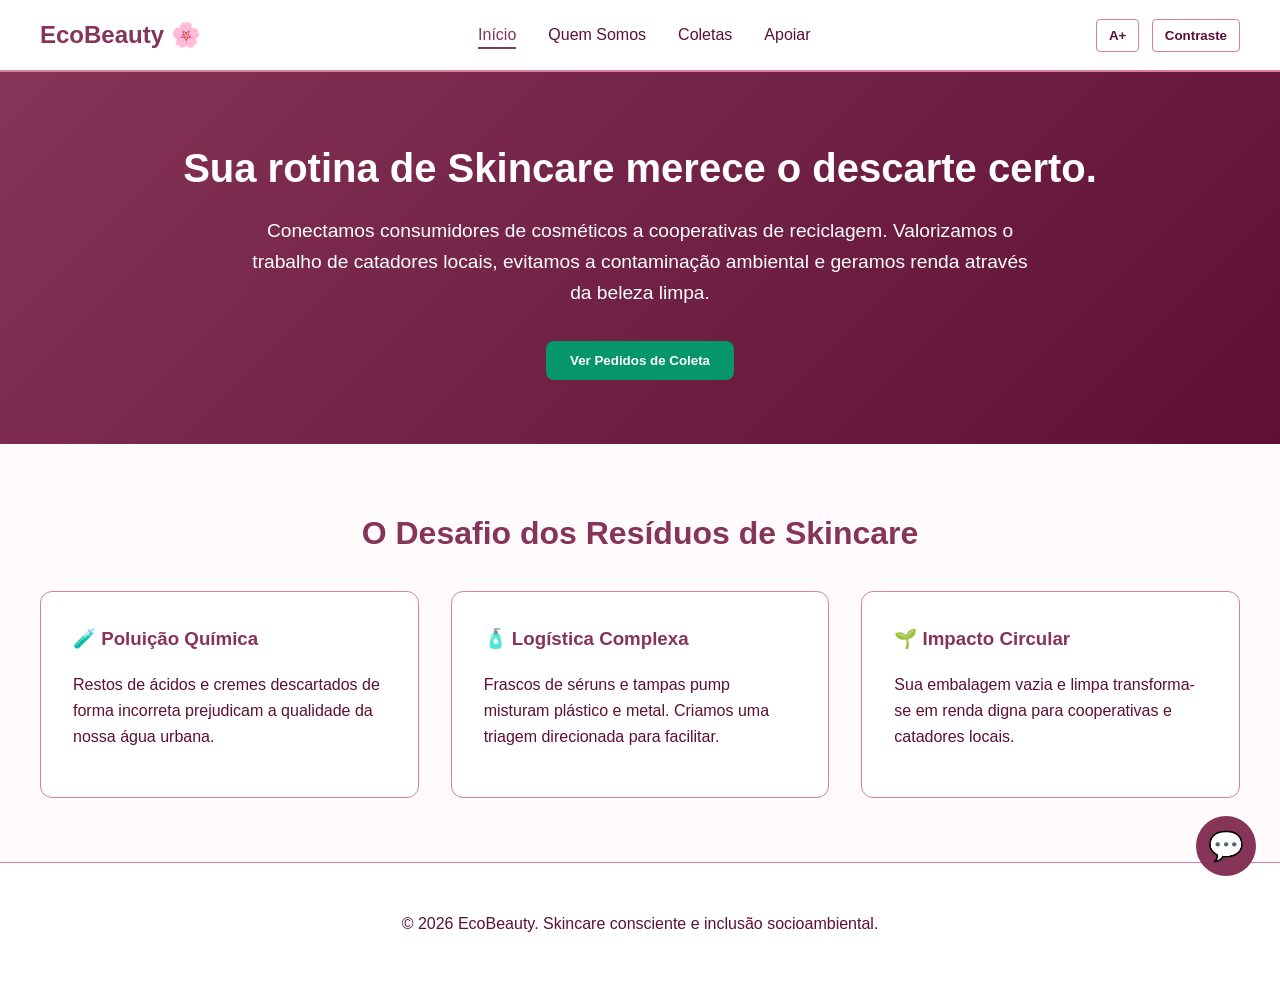
==== index.html @ 4c8ffca8 "README.md" ====
<!DOCTYPE html>
<html lang="pt-BR">
<head>
    <meta charset="UTF-8">
    <meta name="viewport" content="width=device-width, initial-scale=1.0">
    <title>EcoBeauty | Inteligência Circular em Skincare</title>
    <link rel="stylesheet" href="style.css">
</head>
<body>

    <header>
        <div class="container nav-container">
            <div class="logo">EcoBeauty 🌸</div>
            <nav aria-label="Navegação Principal">
                <ul class="nav-links">
                    <li><a href="#" class="tab-link active" data-tab="inicio">Início</a></li>
                    <li><a href="#" class="tab-link" data-tab="quem-somos">Quem Somos</a></li>
                    <li><a href="#" class="tab-link" data-tab="coletas">Coletas</a></li>
                    <li><a href="#" class="tab-link" data-tab="apoiar">Apoiar</a></li>
                </ul>
            </nav>
            <div class="accessibility-controls">
                <button onclick="toggleFontSize()">A+</button>
                <button onclick="toggleDarkMode()">Contraste</button>
            </div>
        </div>
    </header>

    <main>
        <section id="inicio" class="tab-content active-tab">
            <div class="hero">
                <div class="container">
                    <h1>Sua rotina de Skincare merece o descarte certo.</h1>
                    <p>Conectamos consumidores de cosméticos a cooperativas de reciclagem. Valorizamos o trabalho de catadores locais, evitamos a contaminação ambiental e geramos renda através da beleza limpa.</p>
                    <button class="btn" style="background-color: var(--secondary-color);" onclick="switchTab('coletas')">Ver Pedidos de Coleta</button>
                </div>
            </div>

            <div class="container" style="margin-top: var(--spacing-xl);">
                <h2 class="section-title">O Desafio dos Resíduos de Skincare</h2>
                <div class="grid-container">
                    <article class="card">
                        <h3>🧪 Poluição Química</h3>
                        <p>Restos de ácidos e cremes descartados de forma incorreta prejudicam a qualidade da nossa água urbana.</p>
                    </article>
                    <article class="card">
                        <h3>🧴 Logística Complexa</h3>
                        <p>Frascos de séruns e tampas pump misturam plástico e metal. Criamos uma triagem direcionada para facilitar.</p>
                    </article>
                    <article class="card">
                        <h3>🌱 Impacto Circular</h3>
                        <p>Sua embalagem vazia e limpa transforma-se em renda digna para cooperativas e catadores locais.</p>
                    </article>
                </div>
            </div>
        </section>

        <section id="quem-somos" class="tab-content container">
            <h1 class="section-title">Nossa Jornada Sustentável</h1>
            <div class="card" style="margin-bottom: var(--spacing-xl); line-height: 1.8;">
                <p style="font-size: 1.15rem; margin-bottom: 16px;">
                    A <strong>EcoBeauty</strong> nasceu da união entre a paixão pela estética e o respeito profundo pelo meio ambiente. Percebemos que o mercado de cosméticos gera uma quantidade massiva de resíduos complexos que quase nunca são reciclados pelos canais tradicionais.
                </p>
                <p style="font-size: 1.15rem;">
                    Nossa plataforma atua como uma ponte inteligente: nós conectamos diretamente os consumidores e clínicas de estética com cooperativas e catadores de material reciclável locais.
                </p>
            </div>

            <div class="grid-container">
                <article class="card">
                    <h3>🌸 Missão</h3>
                    <p>Transformar o descarte da beleza em um ato de responsabilidade socioambiental, revertendo esses materiais em faturamento e dignidade para as cooperativas parceiras.</p>
                </article>
                <article class="card">
                    <h3>👁️ Visão</h3>
                    <p>Ser a plataforma de referência nacional em logística reversa para o mercado de cosméticos e estética, unindo tecnologia e preservação.</p>
                </article>
                <article class="card">
                    <h3>💎 Valores</h3>
                    <p><strong>• Inclusão Social:</strong> O catador como protagonista.<br><strong>• Estética Limpa:</strong> Beleza sem pegada negativa.<br><strong>• Transparência:</strong> Conexões diretas e éticas.</p>
                </article>
            </div>

            <h2 class="section-title">Quem Desenvolveu o Projeto</h2>
            <div class="team-container">
                <div class="team-member">
                    <div class="avatar-wrapper">
                        <img src="sua-foto.png" alt="Sua Foto/Avatar">
                    </div>
                    <h4>Seu Nome</h4>
                    <p>Co-fundadora & Dev</p>
                </div>
                <div class="team-member">
                    <div class="avatar-wrapper">
                        <img src="foto-amiga.png" alt="Avatar da Amiga">
                    </div>
                    <h4>Nome da Sua Amiga</h4>
                    <p>Co-fundadora & Dev</p>
                </div>
            </div>
        </section>

        <section id="coletas" class="tab-content container">
            <h1 class="section-title">Lotes de Embalagens Prontos para Retirada</h1>
            <div class="grid-container">
                <article class="card">
                    <h2>Lote: Frascos de Vidro de Sérum</h2>
                    <p><strong>Clínica Estética Jardins</strong></p>
                    <div style="margin: 12px 0;"><span class="tag">Vidro Limpo</span></div>
                    <p>80 frascos higienizados prontos para triagem.</p>
                    <button class="btn" style="margin-top: 16px; background-color: var(--secondary-color);" onclick="alert('Coleta aceita!')">Aceitar Retirada</button>
                </article>
            </div>
        </section>

        <section id="apoiar" class="tab-content container">
            <div class="form-container">
                <h1 style="text-align: center; margin-bottom: 8px;">Colabore com a Rede</h1>
                <p style="text-align: center; margin-bottom: 32px;">Cadastre seu perfil ou anuncie seus frascos acumulados.</p>

                <form id="apoioForm">
                    <div class="form-group">
                        <label for="nome">Nome / Instituição</label>
                        <input type="text" id="nome" required placeholder="Digite seu nome">
                    </div>
                    <div class="form-group">
                        <label for="email">E-mail ou WhatsApp</label>
                        <input type="email" id="email" required placeholder="exemplo@email.com">
                    </div>
                    <div class="form-group">
                        <label for="perfil">Você se identifica como:</label>
                        <section id="inicio" class="tab-content active-tab">
            <div class="hero">
                <div class="container">
                    <h1>Sua rotina de Skincare merece o descarte certo.</h1>
                    <p>Conectamos consumidores de cosméticos a cooperativas de reciclagem. Valorizamos o trabalho de catadores locais, evitamos a contaminação ambiental e geramos renda através da beleza limpa.</p>
                    <button class="btn" style="background-color: var(--secondary-color);" onclick="switchTab('coletas')">Ver Pedidos de Coleta</button>
                </div>
            </div>

            <div class="container" style="margin-top: var(--spacing-xl);">
                <h2 class="section-title">Guia de Higienização e Descarte</h2>
                <p style="text-align: center; max-width: 600px; margin: 0 auto var(--spacing-lg); color: var(--text-color); opacity: 0.8;">
                    Embalagens de cosméticos possuem resíduos químicos complexos. Siga os 4 passos abaixo para garantir que o seu frasco seja aceito pelas cooperativas e reciclado corretamente:
                </p>
                
                <div class="grid-container" style="margin-bottom: var(--spacing-xl);">
                    <article class="card" style="border-top: 4px solid var(--color-2);">
                        <div style="font-size: 2rem; margin-bottom: var(--spacing-sm);">1. 🧪 Esvaziar</div>
                        <h3>Use até o fim</h3>
                        <p>Antes de descartar, certifique-se de usar todo o produto do frasco (séruns, tônicos, cremes). O acúmulo de produto químico dificulta a reciclagem mecânica e contamina outros materiais.</p>
                    </article>

                    <article class="card" style="border-top: 4px solid var(--color-3);">
                        <div style="font-size: 2rem; margin-bottom: var(--spacing-sm);">2. 🚰 Enxaguar</div>
                        <h3>Retire os excessos</h3>
                        <p>Coloque um pouco de água dentro do frasco de vidro ou plástico, balance bem e enxágue. Deixe secar de cabeça para baixo. Cooperativas não aceitam frascos melados ou com restos biológicos/químicos.</p>
                    </article>

                    <article class="card" style="border-top: 4px solid var(--color-4);">
                        <div style="font-size: 2rem; margin-bottom: var(--spacing-sm);">3. ♻️ Separar</div>
                        <h3>Retire as válvulas</h3>
                        <p>As tampas de conta-gotas e válvulas <em>pump</em> misturam plástico, metal e borracha, sendo de difícil reciclagem. Separe o frasco de vidro limpo dessas tampas complexas.</p>
                    </article>

                    <article class="card" style="border-top: 4px solid var(--color-5);">
                        <div style="font-size: 2rem; margin-bottom: var(--spacing-sm);">4. 📅 Descartar</div>
                        <h3>Anuncie na Rede</h3>
                        <p>Junte um pequeno lote de embalagens limpas e secas e vá até a nossa aba <strong>Apoiar</strong> para cadastrar seu lote. Nós avisaremos as cooperativas mais próximas para coletar.</p>
                    </article>
                </div>
            </div>

            <div class="container">
                <h2 class="section-title">Por Que Esse Trabalho é Urgente?</h2>
                <div class="grid-container">
                    <article class="card">
                        <h3>🧪 Poluição Química</h3>
                        <p>Restos de ácidos e cremes descartados de forma incorreta prejudicam a qualidade da nossa água urbana.</p>
                    </article>
                    <article class="card">
                        <h3>🧴 Logística Complexa</h3>
                        <p>Frascos de séruns e tampas pump misturam plástico e metal. Criamos uma triagem direcionada para facilitar.</p>
                    </article>
                    <article class="card">
                        <h3>🌱 Impacto Circular</h3>
                        <p>Sua embalagem vazia e limpa transforma-se em renda digna para cooperativas e catadores locais.</p>
                    </article>
                </div>
            </div>
        </section>
                    </div>
                    <div class="form-group">
                        <label for="habilidades">Quais materiais você tem para descarte?</label>
                        <textarea id="habilidades" rows="4" placeholder="Ex: Vidros de sérum, bisnagas..."></textarea>
                    </div>
                    <div style="display: flex; gap: 16px; margin-top: 32px;">
                        <button type="submit" class="btn" style="flex: 2;">Concluir Cadastro</button>
                        <button type="button" class="btn btn-secondary" style="flex: 1;" id="btnSalvar">Salvar</button>
                    </div>
                </form>
            </div>
        </section>
    </main>

    <div class="chatbot-wrapper">
        <button class="chatbot-toggle" onclick="toggleChat()">💬</button>
        <div class="chatbot-box" id="chatBox">
            <div class="chatbot-header">
                <span>GlowAssist 🌸</span>
                <button onclick="toggleChat()">&times;</button>
            </div>
            <div class="chatbot-messages" id="chatMessages">
                <div class="message bot-message">Olá! Sou o <strong>GlowAssist</strong>. Escreva sua dúvida ou digite uma palavra-chave: <br><br>• <strong>coletas</strong><br>• <strong>limpar</strong><br>• <strong>apoiar</strong></div>
            </div>
            <div class="chatbot-input-area">
                <input type="text" id="chatInput" placeholder="Digite aqui..." onkeypress="if(event.key==='Enter') sendChatMessage()">
                <button onclick="sendChatMessage()">Enviar</button>
            </div>
        </div>
    </div>

    <footer>
        <div class="container"><p>&copy; 2026 EcoBeauty. Skincare consciente e inclusão socioambiental.</p></div>
    </footer>

    <script>
        /* SISTEMA DE NAVEGAÇÃO POR ABAS (TABS) SEM RECARREGAR */
        const tabLinks = document.querySelectorAll('.tab-link');
        const tabContents = document.querySelectorAll('.tab-content');

        tabLinks.forEach(link => {
            link.addEventListener('click', (e) => {
                e.preventDefault();
                const targetTab = link.getAttribute('data-tab');
                switchTab(targetTab);
            });
        });

        function switchTab(tabId) {
            tabContents.forEach(content => content.classList.remove('active-tab'));
            tabLinks.forEach(link => link.classList.remove('active'));

            document.getElementById(tabId).classList.add('active-tab');
            const targetLink = document.querySelector(`[data-tab="${tabId}"]`);
            if(targetLink) targetLink.classList.add('active');
            
            window.scrollTo(0, 0);
        }

        /* MEMÓRIA DO MODO ESCURO E CONTRASTE */
        function toggleDarkMode() {
            const isDarkMode = document.body.classList.toggle('dark-mode');
            localStorage.setItem('darkMode', isDarkMode ? 'enabled' : 'disabled');
        }

        function toggleFontSize() {
            const isFontLarge = document.documentElement.classList.toggle('font-large');
            localStorage.setItem('fontLarge', isFontLarge ? 'enabled' : 'disabled');
        }

        window.addEventListener('DOMContentLoaded', () => {
            if (localStorage.getItem('darkMode') === 'enabled') document.body.classList.add('dark-mode');
            if (localStorage.getItem('fontLarge') === 'enabled') document.documentElement.classList.add('font-large');
        });

        /* CHATBOT INTERATIVO */
        function toggleChat() { document.getElementById('chatBox').classList.toggle('open'); }
        
        function sendChatMessage() {
            const input = document.getElementById('chatInput');
            const text = input.value.trim();
            if(!text) return;
            appendMessage(text, 'user-message');
            input.value = '';
            setTimeout(() => { appendMessage(getBotReply(text), 'bot-message'); }, 400);
        }

        function appendMessage(text, className) {
            const container = document.getElementById('chatMessages');
            const msg = document.createElement('div'); msg.className = `message ${className}`;
            msg.innerHTML = text; container.appendChild(msg); container.scrollTop = container.scrollHeight;
        }

        function getBotReply(userInput) {
            const input = userInput.toLowerCase();
            if(input.includes('coleta')) { switchTab('coletas'); return 'Mudei você para a aba de <strong>Coletas</strong> para ver os lotes disponíveis!'; }
            if(input.includes('limpar') || input.includes('higienizar')) return 'Lave bem os frascos de vidro e retire tampas plásticas para facilitar o trabalho dos catadores!';
            if(input.includes('apoiar') || input.includes('cadastrar')) { switchTab('apoiar'); return 'Mudei você para a aba de <strong>Apoiar</strong> onde está o formulário de cadastro!'; }
            return 'Ainda estou aprendendo! Tente palavras-chave como <strong>coletas</strong>, <strong>limpar</strong> ou <strong>apoiar</strong>.';
        }

        /* ENVIO DO FORMULÁRIO SEM VOLTAR AO INÍCIO */
        const apoioForm = document.getElementById('apoioForm');
        if(apoioForm) {
            apoioForm.addEventListener('submit', function(event) {
                event.preventDefault(); 
                alert('Cadastro concluído com sucesso! Obrigado por apoiar a EcoBeauty. 🌸');
                this.reset(); 
            });
        }

        /* COMPORTAMENTO DO BOTAO SALVAR */
        const btnSalvar = document.getElementById('btnSalvar');
        if(btnSalvar) {
            btnSalvar.addEventListener('click', function() {
                const btn = this; btn.innerText = "Salvo!"; btn.style.backgroundColor = "#d1fae5";
                setTimeout(() => { btn.innerText = "Salvar"; btn.style.backgroundColor = ""; }, 2000);
            });
        }
    </script>
</body>
</html>
---- style.css ----
/* ==========================================================================
   1. PALETA DE CORES PERSONALIZADA (Estética & Skincare)
   ========================================================================= */
:root {
    --color-1: #ffa5c4; 
    --color-2: #d77fa0; 
    --color-3: #ae5a7c; 
    --color-4: #863458; 
    --color-5: #5d0f34; 

    --bg-color: #fffafb;          
    --text-color: var(--color-5);  
    --primary-color: var(--color-4); 
    --primary-light: var(--color-1); 
    --secondary-color: #059669;    
    --secondary-light: #d1fae5;   
    --card-bg: #ffffff;           
    --border-color: var(--color-2); 
    
    --font-family: 'Segoe UI', Roboto, Helvetica, Arial, sans-serif;
    --spacing-sm: 8px;
    --spacing-md: 16px;
    --spacing-lg: 32px;
    --spacing-xl: 64px;
}

body.dark-mode {
    --bg-color: #240413;           
    --text-color: #fce7f3;         
    --primary-color: var(--color-2);
    --primary-light: #3d0520;
    --card-bg: #2d0619;
    --border-color: var(--color-3);
}

/* ==========================================================================
   2. CONFIGURAÇÕES DE BASE
   ========================================================================= */
html {
    font-size: 16px;
    transition: font-size 0.2s ease;
    scroll-behavior: smooth;
}

html.font-large {
    font-size: 22px; 
}

body {
    font-family: var(--font-family);
    font-size: 1rem;
    background-color: var(--bg-color);
    color: var(--text-color);
    line-height: 1.6;
    margin: 0;
    padding: 0;
    transition: background-color 0.3s ease, color 0.3s ease;
}

.container {
    max-width: 1200px;
    margin: 0 auto;
    padding: 0 var(--spacing-md);
}

/* ==========================================================================
   3. CABEÇALHO E NAVEGAÇÃO
   ========================================================================= */
header {
    background-color: var(--card-bg);
    border-bottom: 2px solid var(--border-color);
    position: sticky;
    top: 0;
    z-index: 100;
}

.nav-container {
    display: flex;
    justify-content: space-between;
    align-items: center;
    padding: var(--spacing-md) 0;
}

.logo {
    font-size: 1.5rem;
    font-weight: bold;
    color: var(--primary-color);
}

.nav-links {
    display: flex;
    gap: var(--spacing-lg);
    list-style: none;
    margin: 0;
    padding: 0;
}

.nav-links a {
    color: var(--text-color);
    font-weight: 500;
    text-decoration: none;
    transition: color 0.2s;
    padding-bottom: 4px;
}

.nav-links a:hover, .nav-links a.active {
    color: var(--primary-color) !important;
    border-bottom: 2px solid var(--primary-color);
}

.accessibility-controls button {
    background: none;
    border: 1px solid var(--border-color);
    padding: var(--spacing-sm) 12px;
    border-radius: 4px;
    cursor: pointer;
    color: var(--text-color);
    font-weight: bold;
    margin-left: var(--spacing-sm);
}

.accessibility-controls button:hover {
    background-color: var(--primary-light);
    color: var(--primary-color);
}

/* ==========================================================================
   4. COMPONENTES E CARDS
   ========================================================================= */
.btn {
    display: inline-block;
    background-color: var(--primary-color);
    color: white;
    padding: 12px 24px;
    border-radius: 8px;
    border: none;
    font-weight: 600;
    cursor: pointer;
    text-align: center;
    text-decoration: none;
}

.btn-secondary {
    background-color: transparent;
    color: var(--text-color);
    border: 1px solid var(--border-color);
}

.hero {
    background: linear-gradient(135deg, var(--color-4) 0%, var(--color-5) 100%);
    color: white;
    text-align: center;
    padding: var(--spacing-xl) 0;
}

.hero h1 { font-size: 2.5rem; margin-bottom: var(--spacing-md); margin-top: 0; }
.hero p { font-size: 1.2rem; max-width: 800px; margin: 0 auto var(--spacing-lg); }

.section-title {
    text-align: center;
    margin: var(--spacing-xl) 0 var(--spacing-lg);
    font-size: 2rem;
    color: var(--primary-color);
}

.grid-container {
    display: grid;
    grid-template-columns: repeat(auto-fit, minmax(300px, 1fr));
    gap: var(--spacing-lg);
    margin-bottom: var(--spacing-xl);
}

.card {
    background-color: var(--card-bg);
    border: 1px solid var(--border-color);
    border-radius: 12px;
    padding: var(--spacing-lg);
}

.card h3 { color: var(--primary-color); margin-top: 0; }

.tag {
    display: inline-block;
    background-color: var(--secondary-light);
    color: #065f46;
    padding: 4px 12px;
    border-radius: 9999px;
    font-size: 0.85rem;
    font-weight: bold;
}

/* ==========================================================================
   5. SEÇÃO DOS AVATARES
   ========================================================================= */
.team-container {
    display: flex;
    justify-content: center;
    gap: var(--spacing-xl);
    flex-wrap: wrap;
    margin-top: var(--spacing-xl);
}

.team-member { text-align: center; max-width: 220px; }

.avatar-wrapper {
    width: 150px;
    height: 150px;
    margin: 0 auto var(--spacing-md);
    border-radius: 50%;
    border: 4px solid var(--primary-color);
    overflow: hidden;
    background-color: var(--primary-light);
}

.avatar-wrapper img { width: 100%; height: 100%; object-fit: cover; }
.team-member h4 { margin: 8px 0 4px; color: var(--text-color); font-size: 1.2rem; }
.team-member p { margin: 0; color: var(--primary-color); font-size: 0.9rem; font-weight: bold; }

/* ==========================================================================
   6. FORMULÁRIOS
   ========================================================================= */
.form-container {
    max-width: 600px;
    margin: var(--spacing-lg) auto;
    background-color: var(--card-bg);
    padding: var(--spacing-xl);
    border-radius: 12px;
    border: 1px solid var(--border-color);
}

.form-group { margin-bottom: var(--spacing-lg); }
.form-group label { display: block; margin-bottom: var(--spacing-sm); font-weight: 600; }
.form-group input, .form-group select, .form-group textarea {
    width: 100%; padding: 12px; border: 1px solid var(--border-color); border-radius: 8px;
    background-color: var(--bg-color); color: var(--text-color); box-sizing: border-box; font-size: 1rem;
}

/* ==========================================================================
   7. CHATBOT (GlowAssist)
   ========================================================================= */
.chatbot-wrapper { position: fixed; bottom: 24px; right: 24px; z-index: 1000; }
.chatbot-toggle { 
    background-color: var(--primary-color); color: white; border: none; width: 60px; height: 60px; 
    border-radius: 50%; font-size: 1.8rem; cursor: pointer; display: flex; align-items: center; justify-content: center; 
}
.chatbot-box { 
    display: none; position: absolute; bottom: 72px; right: 0; width: 330px; height: 430px; 
    background-color: var(--card-bg); border: 1px solid var(--border-color); border-radius: 12px; flex-direction: column; overflow: hidden; 
}
.chatbot-box.open { display: flex; }
.chatbot-header { background-color: var(--primary-color); color: white; padding: var(--spacing-md); font-weight: bold; display: flex; justify-content: space-between; align-items: center; }
.chatbot-header button { background: none; border: none; color: white; font-size: 1.5rem; cursor: pointer; }
.chatbot-messages { flex: 1; padding: var(--spacing-md); overflow-y: auto; display: flex; flex-direction: column; gap: var(--spacing-sm); background-color: var(--bg-color); }
.message { padding: 10px 14px; border-radius: 8px; font-size: 0.9rem; max-width: 85%; }
.bot-message { background-color: var(--card-bg); color: var(--text-color); align-self: flex-start; border: 1px solid var(--border-color); }
.user-message { background-color: var(--primary-color); color: white; align-self: flex-end; }
.chatbot-input-area { display: flex; padding: var(--spacing-sm); background-color: var(--card-bg); border-top: 1px solid var(--border-color); gap: 8px; }
.chatbot-input-area input { flex: 1; padding: 8px 12px; border: 1px solid var(--border-color); border-radius: 6px; background-color: var(--bg-color); color: var(--text-color); }
.chatbot-input-area button { background-color: var(--primary-color); color: white; border: none; padding: 0 16px; border-radius: 6px; cursor: pointer; font-weight: bold; }

/* ==========================================================================
   8. OCULTAÇÃO DINÂMICA DAS ABAS
   ========================================================================= */
.tab-content { display: none; }
.tab-content.active-tab { display: block; }

footer { text-align: center; padding: var(--spacing-lg) 0; border-top: 1px solid var(--border-color); background-color: var(--card-bg); margin-top: var(--spacing-xl); }
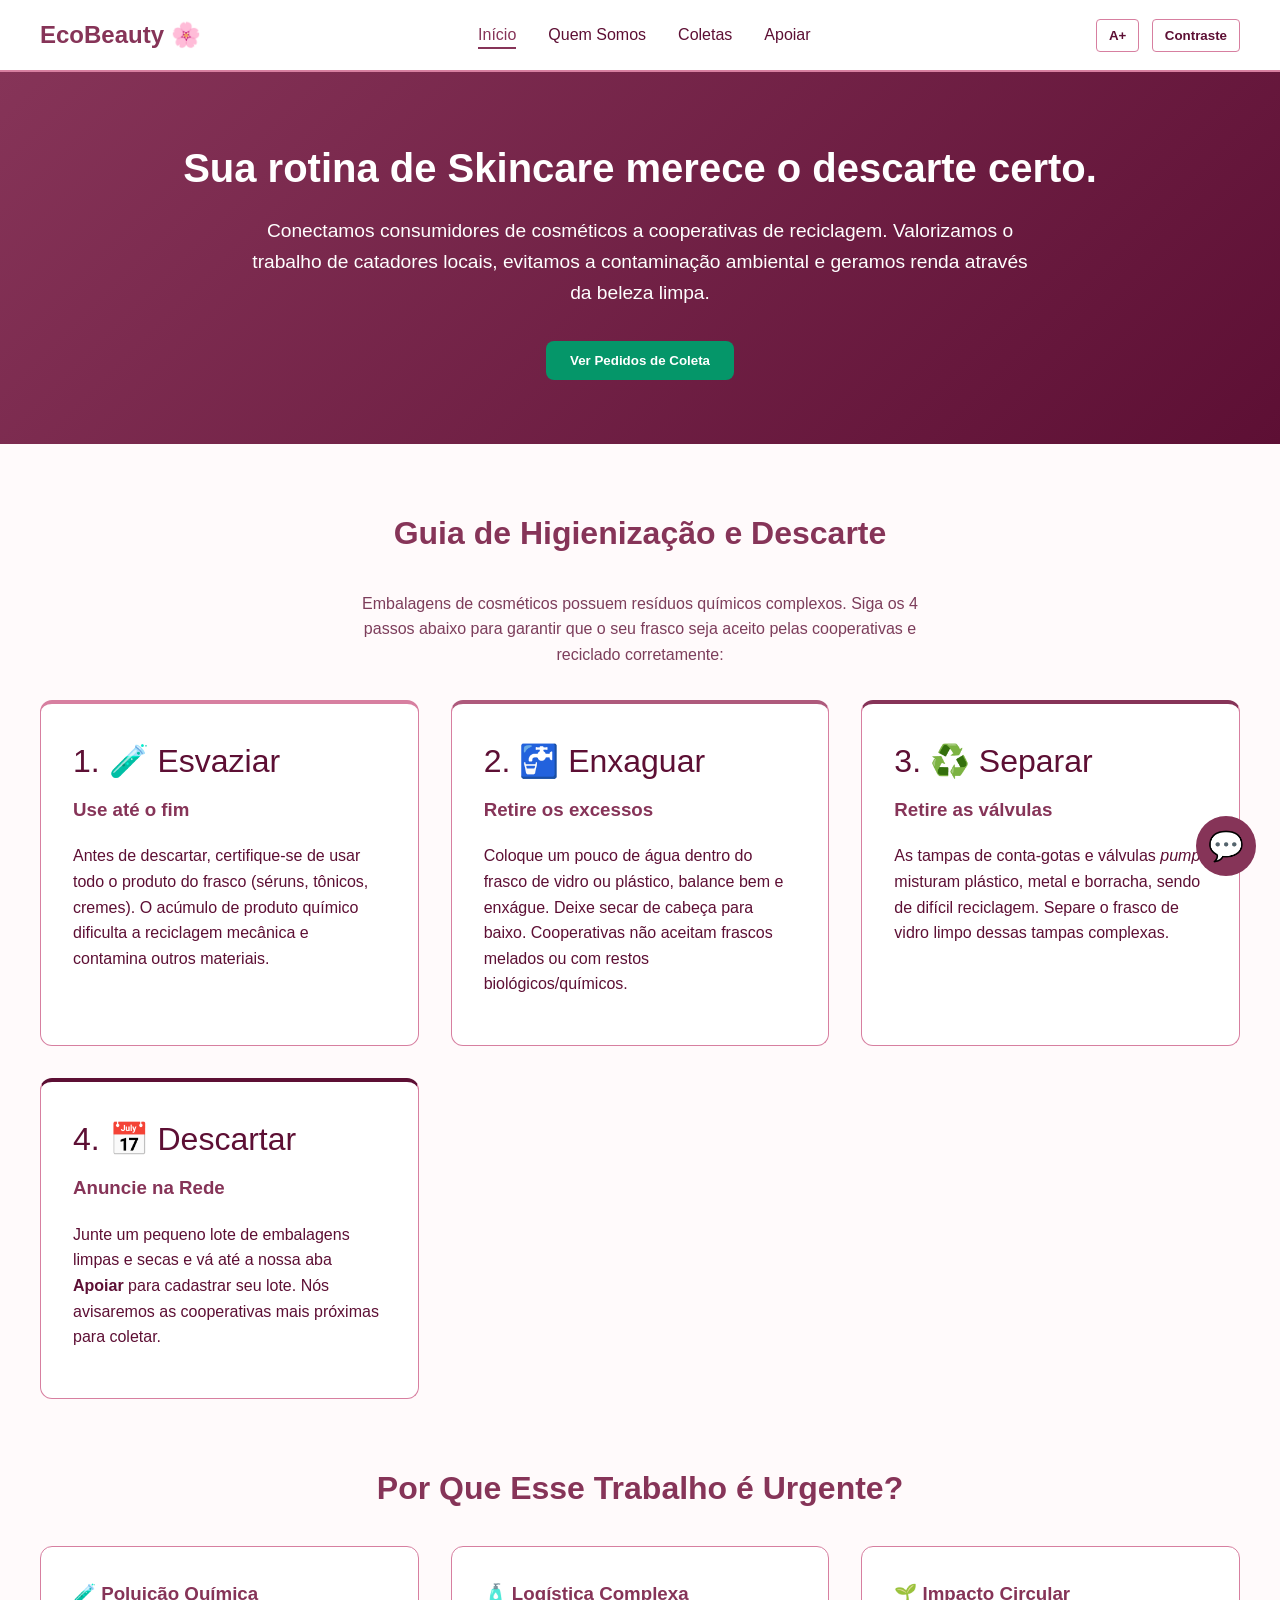
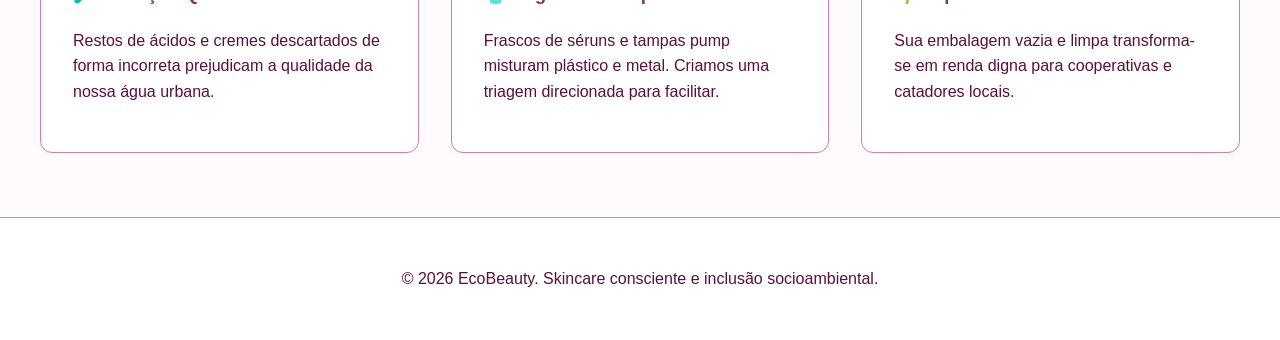
==== commit 55a35d6f: "Add files via upload" ====
--- a/index.html
+++ b/index.html
@@ -37,108 +37,6 @@
             </div>
 
             <div class="container" style="margin-top: var(--spacing-xl);">
-                <h2 class="section-title">O Desafio dos Resíduos de Skincare</h2>
-                <div class="grid-container">
-                    <article class="card">
-                        <h3>🧪 Poluição Química</h3>
-                        <p>Restos de ácidos e cremes descartados de forma incorreta prejudicam a qualidade da nossa água urbana.</p>
-                    </article>
-                    <article class="card">
-                        <h3>🧴 Logística Complexa</h3>
-                        <p>Frascos de séruns e tampas pump misturam plástico e metal. Criamos uma triagem direcionada para facilitar.</p>
-                    </article>
-                    <article class="card">
-                        <h3>🌱 Impacto Circular</h3>
-                        <p>Sua embalagem vazia e limpa transforma-se em renda digna para cooperativas e catadores locais.</p>
-                    </article>
-                </div>
-            </div>
-        </section>
-
-        <section id="quem-somos" class="tab-content container">
-            <h1 class="section-title">Nossa Jornada Sustentável</h1>
-            <div class="card" style="margin-bottom: var(--spacing-xl); line-height: 1.8;">
-                <p style="font-size: 1.15rem; margin-bottom: 16px;">
-                    A <strong>EcoBeauty</strong> nasceu da união entre a paixão pela estética e o respeito profundo pelo meio ambiente. Percebemos que o mercado de cosméticos gera uma quantidade massiva de resíduos complexos que quase nunca são reciclados pelos canais tradicionais.
-                </p>
-                <p style="font-size: 1.15rem;">
-                    Nossa plataforma atua como uma ponte inteligente: nós conectamos diretamente os consumidores e clínicas de estética com cooperativas e catadores de material reciclável locais.
-                </p>
-            </div>
-
-            <div class="grid-container">
-                <article class="card">
-                    <h3>🌸 Missão</h3>
-                    <p>Transformar o descarte da beleza em um ato de responsabilidade socioambiental, revertendo esses materiais em faturamento e dignidade para as cooperativas parceiras.</p>
-                </article>
-                <article class="card">
-                    <h3>👁️ Visão</h3>
-                    <p>Ser a plataforma de referência nacional em logística reversa para o mercado de cosméticos e estética, unindo tecnologia e preservação.</p>
-                </article>
-                <article class="card">
-                    <h3>💎 Valores</h3>
-                    <p><strong>• Inclusão Social:</strong> O catador como protagonista.<br><strong>• Estética Limpa:</strong> Beleza sem pegada negativa.<br><strong>• Transparência:</strong> Conexões diretas e éticas.</p>
-                </article>
-            </div>
-
-            <h2 class="section-title">Quem Desenvolveu o Projeto</h2>
-            <div class="team-container">
-                <div class="team-member">
-                    <div class="avatar-wrapper">
-                        <img src="sua-foto.png" alt="Sua Foto/Avatar">
-                    </div>
-                    <h4>Seu Nome</h4>
-                    <p>Co-fundadora & Dev</p>
-                </div>
-                <div class="team-member">
-                    <div class="avatar-wrapper">
-                        <img src="foto-amiga.png" alt="Avatar da Amiga">
-                    </div>
-                    <h4>Nome da Sua Amiga</h4>
-                    <p>Co-fundadora & Dev</p>
-                </div>
-            </div>
-        </section>
-
-        <section id="coletas" class="tab-content container">
-            <h1 class="section-title">Lotes de Embalagens Prontos para Retirada</h1>
-            <div class="grid-container">
-                <article class="card">
-                    <h2>Lote: Frascos de Vidro de Sérum</h2>
-                    <p><strong>Clínica Estética Jardins</strong></p>
-                    <div style="margin: 12px 0;"><span class="tag">Vidro Limpo</span></div>
-                    <p>80 frascos higienizados prontos para triagem.</p>
-                    <button class="btn" style="margin-top: 16px; background-color: var(--secondary-color);" onclick="alert('Coleta aceita!')">Aceitar Retirada</button>
-                </article>
-            </div>
-        </section>
-
-        <section id="apoiar" class="tab-content container">
-            <div class="form-container">
-                <h1 style="text-align: center; margin-bottom: 8px;">Colabore com a Rede</h1>
-                <p style="text-align: center; margin-bottom: 32px;">Cadastre seu perfil ou anuncie seus frascos acumulados.</p>
-
-                <form id="apoioForm">
-                    <div class="form-group">
-                        <label for="nome">Nome / Instituição</label>
-                        <input type="text" id="nome" required placeholder="Digite seu nome">
-                    </div>
-                    <div class="form-group">
-                        <label for="email">E-mail ou WhatsApp</label>
-                        <input type="email" id="email" required placeholder="exemplo@email.com">
-                    </div>
-                    <div class="form-group">
-                        <label for="perfil">Você se identifica como:</label>
-                        <section id="inicio" class="tab-content active-tab">
-            <div class="hero">
-                <div class="container">
-                    <h1>Sua rotina de Skincare merece o descarte certo.</h1>
-                    <p>Conectamos consumidores de cosméticos a cooperativas de reciclagem. Valorizamos o trabalho de catadores locais, evitamos a contaminação ambiental e geramos renda através da beleza limpa.</p>
-                    <button class="btn" style="background-color: var(--secondary-color);" onclick="switchTab('coletas')">Ver Pedidos de Coleta</button>
-                </div>
-            </div>
-
-            <div class="container" style="margin-top: var(--spacing-xl);">
                 <h2 class="section-title">Guia de Higienização e Descarte</h2>
                 <p style="text-align: center; max-width: 600px; margin: 0 auto var(--spacing-lg); color: var(--text-color); opacity: 0.8;">
                     Embalagens de cosméticos possuem resíduos químicos complexos. Siga os 4 passos abaixo para garantir que o seu frasco seja aceito pelas cooperativas e reciclado corretamente:
@@ -189,6 +87,87 @@
                 </div>
             </div>
         </section>
+
+        <section id="quem-somos" class="tab-content container">
+            <h1 class="section-title">Nossa Jornada Sustentável</h1>
+            <div class="card" style="margin-bottom: var(--spacing-xl); line-height: 1.8;">
+                <p style="font-size: 1.15rem; margin-bottom: 16px;">
+                    A <strong>EcoBeauty</strong> nasceu da união entre a paixão pela estética e o respeito profundo pelo meio ambiente. Percebemos que o mercado de cosméticos gera uma quantidade massiva de resíduos complexos que quase nunca são reciclados pelos canais tradicionais.
+                </p>
+                <p style="font-size: 1.15rem;">
+                    Nossa plataforma atua como uma ponte inteligente: nós conectamos diretamente os consumidores e clínicas de estética com cooperativas e catadores de material reciclável locais.
+                </p>
+            </div>
+
+            <div class="grid-container">
+                <article class="card">
+                    <h3>🌸 Missão</h3>
+                    <p>Transformar o descarte da beleza em um ato de responsabilidade socioambiental, revertendo esses materiais em faturamento e dignidade para as cooperativas parceiras.</p>
+                </article>
+                <article class="card">
+                    <h3>👁️ Visão</h3>
+                    <p>Ser a plataforma de referência nacional em logística reversa para o mercado de cosméticos e estética, unindo tecnologia e preservação.</p>
+                </article>
+                <article class="card">
+                    <h3>💎 Valores</h3>
+                    <p><strong>• Inclusão Social:</strong> O catador como protagonista.<br><strong>• Estética Limpa:</strong> Beleza sem pegada negativa.<br><strong>• Transparência:</strong> Conexões diretas e éticas.</p>
+                </article>
+            </div>
+
+            <h2 class="section-title">Quem Desenvolveu o Projeto</h2>
+            <div class="team-container">
+                <div class="team-member">
+                    <div class="avatar-wrapper">
+                        <img src="Sabrina-Assis.png.jpeg" alt="Foto de Sabrina Assis">
+                    </div>
+                    <h4>Sabrina Assis</h4>
+                    <p>Fundadora & Dev</p>
+                </div>
+                <div class="team-member">
+                    <div class="avatar-wrapper">
+                        <img src="Leticia-Pessoa.png.jpeg" alt="Foto de Leticia Pessoa">
+                    </div>
+                    <h4>Leticia Pessoa</h4>
+                    <p>Co-fundadora & Dev</p>
+                </div>
+            </div>
+        </section>
+
+        <section id="coletas" class="tab-content container">
+            <h1 class="section-title">Lotes de Embalagens Prontos para Retirada</h1>
+            <div class="grid-container">
+                <article class="card">
+                    <h2>Lote: Frascos de Vidro de Sérum</h2>
+                    <p><strong>Clínica Estética Jardins</strong></p>
+                    <div style="margin: 12px 0;"><span class="tag">Vidro Limpo</span></div>
+                    <p>80 frascos higienizados prontos para triagem.</p>
+                    <button class="btn" style="margin-top: 16px; background-color: var(--secondary-color);" onclick="alert('Coleta aceita!')">Aceitar Retirada</button>
+                </article>
+            </div>
+        </section>
+
+        <section id="apoiar" class="tab-content container">
+            <div class="form-container">
+                <h1 style="text-align: center; margin-bottom: 8px;">Colabore com a Rede</h1>
+                <p style="text-align: center; margin-bottom: 32px;">Cadastre seu perfil ou anuncie seus frascos acumulados.</p>
+
+                <form id="apoioForm">
+                    <div class="form-group">
+                        <label for="nome">Nome / Instituição</label>
+                        <input type="text" id="nome" required placeholder="Digite seu nome">
+                    </div>
+                    <div class="form-group">
+                        <label for="email">E-mail ou WhatsApp</label>
+                        <input type="email" id="email" required placeholder="exemplo@email.com">
+                    </div>
+                    <div class="form-group">
+                        <label for="perfil">Você se identifica como:</label>
+                        <select id="perfil" required>
+                            <option value="" disabled selected>Selecione uma opção...</option>
+                            <option value="consumidor">Consumidor Consciente (Quero descartar)</option>
+                            <option value="catador">Catador Autônomo (Quero coletar)</option>
+                            <option value="cooperativa">Cooperativa de Reciclagem</option>
+                        </select>
                     </div>
                     <div class="form-group">
                         <label for="habilidades">Quais materiais você tem para descarte?</label>
@@ -278,8 +257,10 @@
 
         function appendMessage(text, className) {
             const container = document.getElementById('chatMessages');
-            const msg = document.createElement('div'); msg.className = `message ${className}`;
-            msg.innerHTML = text; container.appendChild(msg); container.scrollTop = container.scrollHeight;
+            if(container) {
+                const msg = document.createElement('div'); msg.className = `message ${className}`;
+                msg.innerHTML = text; container.appendChild(msg); container.scrollTop = container.scrollHeight;
+            }
         }
 
         function getBotReply(userInput) {
@@ -290,7 +271,7 @@
             return 'Ainda estou aprendendo! Tente palavras-chave como <strong>coletas</strong>, <strong>limpar</strong> ou <strong>apoiar</strong>.';
         }
 
-        /* ENVIO DO FORMULÁRIO SEM VOLTAR AO INÍCIO */
+        /* ENVIO DO FORMULÁRIO SEM RECARREGAR A PÁGINA */
         const apoioForm = document.getElementById('apoioForm');
         if(apoioForm) {
             apoioForm.addEventListener('submit', function(event) {
